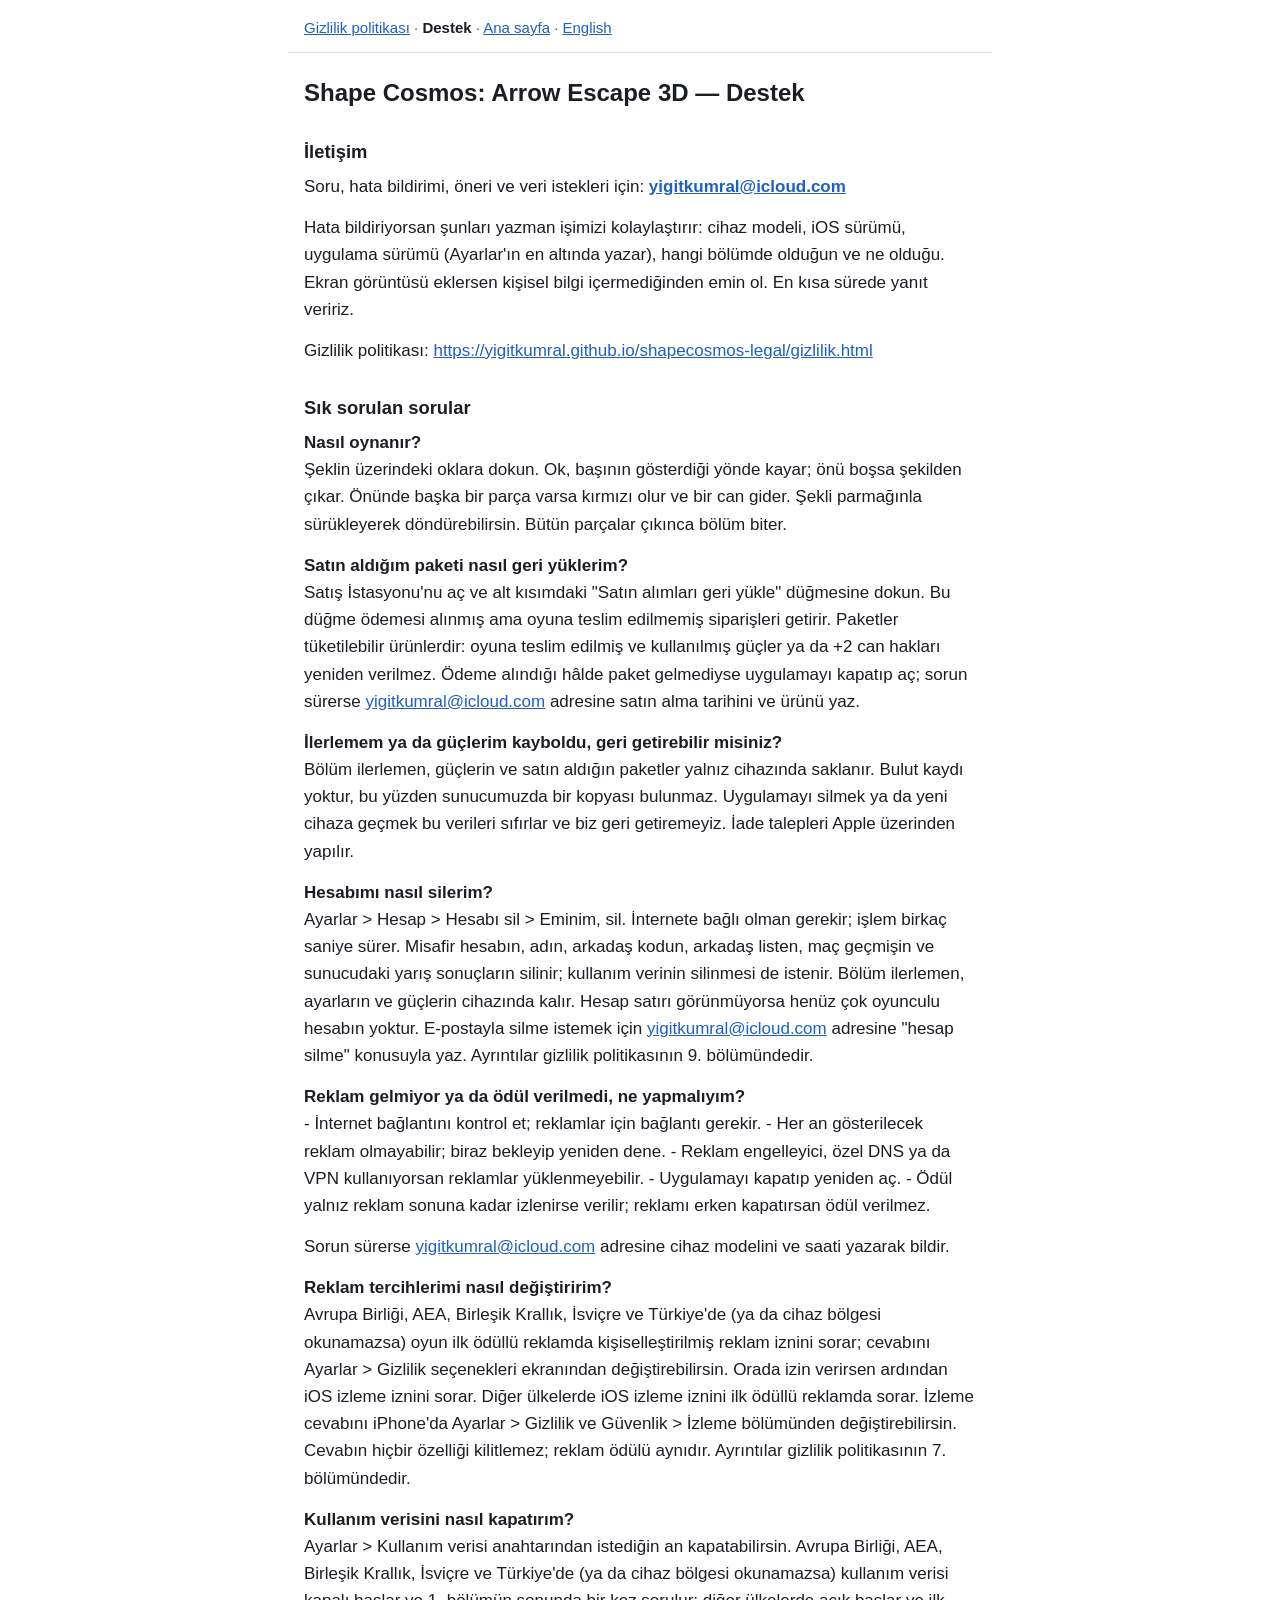
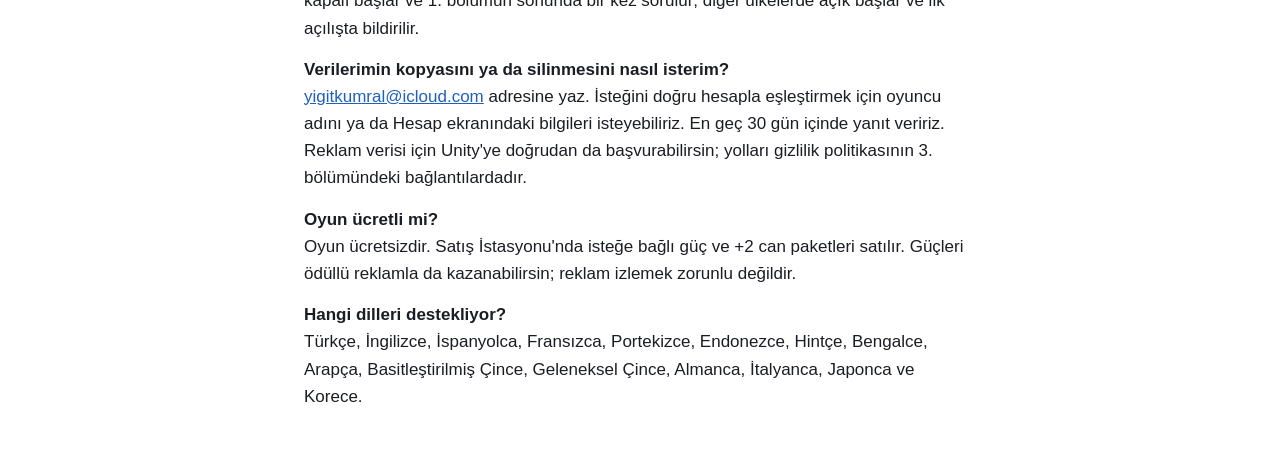
==== destek.html @ de321e31 "Add the Shape Cosmos privacy policy and support pages (Turkish and English) Co-Authored-By: Claude O" ====
<!doctype html>
<html lang="tr">
<head>
<meta charset="utf-8">
<meta name="viewport" content="width=device-width, initial-scale=1">
<title>Shape Cosmos: Arrow Escape 3D — Destek</title>
<link rel="stylesheet" href="style.css">
</head>
<body>
<header><nav><a href="gizlilik.html">Gizlilik politikası</a> · <a href="destek.html" aria-current="page">Destek</a> · <a href="index.html">Ana sayfa</a> · <a href="privacy.html">English</a></nav></header>
<main>
<h1>Shape Cosmos: Arrow Escape 3D — Destek</h1>
<h2>İletişim</h2>
<p>Soru, hata bildirimi, öneri ve veri istekleri için: <strong><a href="mailto:yigitkumral@icloud.com" class="email">yigitkumral@icloud.com</a></strong></p>
<p>Hata bildiriyorsan şunları yazman işimizi kolaylaştırır: cihaz modeli, iOS sürümü, uygulama sürümü (Ayarlar'ın en altında yazar), hangi bölümde olduğun ve ne olduğu. Ekran görüntüsü eklersen kişisel bilgi içermediğinden emin ol. En kısa sürede yanıt veririz.</p>
<p>Gizlilik politikası: <a href="https://yigitkumral.github.io/shapecosmos-legal/gizlilik.html" class="uri">https://yigitkumral.github.io/shapecosmos-legal/gizlilik.html</a></p>
<h2>Sık sorulan sorular</h2>
<p><strong>Nasıl oynanır?</strong><br>
Şeklin üzerindeki oklara dokun. Ok, başının gösterdiği yönde kayar; önü boşsa şekilden çıkar. Önünde başka bir parça varsa kırmızı olur ve bir can gider. Şekli parmağınla sürükleyerek döndürebilirsin. Bütün parçalar çıkınca bölüm biter.</p>
<p><strong>Satın aldığım paketi nasıl geri yüklerim?</strong><br>
Satış İstasyonu'nu aç ve alt kısımdaki "Satın alımları geri yükle" düğmesine dokun. Bu düğme ödemesi alınmış ama oyuna teslim edilmemiş siparişleri getirir. Paketler tüketilebilir ürünlerdir: oyuna teslim edilmiş ve kullanılmış güçler ya da +2 can hakları yeniden verilmez. Ödeme alındığı hâlde paket gelmediyse uygulamayı kapatıp aç; sorun sürerse <a href="mailto:yigitkumral@icloud.com" class="email">yigitkumral@icloud.com</a> adresine satın alma tarihini ve ürünü yaz.</p>
<p><strong>İlerlemem ya da güçlerim kayboldu, geri getirebilir misiniz?</strong><br>
Bölüm ilerlemen, güçlerin ve satın aldığın paketler yalnız cihazında saklanır. Bulut kaydı yoktur, bu yüzden sunucumuzda bir kopyası bulunmaz. Uygulamayı silmek ya da yeni cihaza geçmek bu verileri sıfırlar ve biz geri getiremeyiz. İade talepleri Apple üzerinden yapılır.</p>
<p><strong>Hesabımı nasıl silerim?</strong><br>
Ayarlar &gt; Hesap &gt; Hesabı sil &gt; Eminim, sil. İnternete bağlı olman gerekir; işlem birkaç saniye sürer. Misafir hesabın, adın, arkadaş kodun, arkadaş listen, maç geçmişin ve sunucudaki yarış sonuçların silinir; kullanım verinin silinmesi de istenir. Bölüm ilerlemen, ayarların ve güçlerin cihazında kalır. Hesap satırı görünmüyorsa henüz çok oyunculu hesabın yoktur. E-postayla silme istemek için <a href="mailto:yigitkumral@icloud.com" class="email">yigitkumral@icloud.com</a> adresine "hesap silme" konusuyla yaz. Ayrıntılar gizlilik politikasının 9. bölümündedir.</p>
<p><strong>Reklam gelmiyor ya da ödül verilmedi, ne yapmalıyım?</strong><br>
- İnternet bağlantını kontrol et; reklamlar için bağlantı gerekir. - Her an gösterilecek reklam olmayabilir; biraz bekleyip yeniden dene. - Reklam engelleyici, özel DNS ya da VPN kullanıyorsan reklamlar yüklenmeyebilir. - Uygulamayı kapatıp yeniden aç. - Ödül yalnız reklam sonuna kadar izlenirse verilir; reklamı erken kapatırsan ödül verilmez.</p>
<p>Sorun sürerse <a href="mailto:yigitkumral@icloud.com" class="email">yigitkumral@icloud.com</a> adresine cihaz modelini ve saati yazarak bildir.</p>
<p><strong>Reklam tercihlerimi nasıl değiştiririm?</strong><br>
Avrupa Birliği, AEA, Birleşik Krallık, İsviçre ve Türkiye'de (ya da cihaz bölgesi okunamazsa) oyun ilk ödüllü reklamda kişiselleştirilmiş reklam iznini sorar; cevabını Ayarlar &gt; Gizlilik seçenekleri ekranından değiştirebilirsin. Orada izin verirsen ardından iOS izleme iznini sorar. Diğer ülkelerde iOS izleme iznini ilk ödüllü reklamda sorar. İzleme cevabını iPhone'da Ayarlar &gt; Gizlilik ve Güvenlik &gt; İzleme bölümünden değiştirebilirsin. Cevabın hiçbir özelliği kilitlemez; reklam ödülü aynıdır. Ayrıntılar gizlilik politikasının 7. bölümündedir.</p>
<p><strong>Kullanım verisini nasıl kapatırım?</strong><br>
Ayarlar &gt; Kullanım verisi anahtarından istediğin an kapatabilirsin. Avrupa Birliği, AEA, Birleşik Krallık, İsviçre ve Türkiye'de (ya da cihaz bölgesi okunamazsa) kullanım verisi kapalı başlar ve 1. bölümün sonunda bir kez sorulur; diğer ülkelerde açık başlar ve ilk açılışta bildirilir.</p>
<p><strong>Verilerimin kopyasını ya da silinmesini nasıl isterim?</strong><br>
<a href="mailto:yigitkumral@icloud.com" class="email">yigitkumral@icloud.com</a> adresine yaz. İsteğini doğru hesapla eşleştirmek için oyuncu adını ya da Hesap ekranındaki bilgileri isteyebiliriz. En geç 30 gün içinde yanıt veririz. Reklam verisi için Unity'ye doğrudan da başvurabilirsin; yolları gizlilik politikasının 3. bölümündeki bağlantılardadır.</p>
<p><strong>Oyun ücretli mi?</strong><br>
Oyun ücretsizdir. Satış İstasyonu'nda isteğe bağlı güç ve +2 can paketleri satılır. Güçleri ödüllü reklamla da kazanabilirsin; reklam izlemek zorunlu değildir.</p>
<p><strong>Hangi dilleri destekliyor?</strong><br>
Türkçe, İngilizce, İspanyolca, Fransızca, Portekizce, Endonezce, Hintçe, Bengalce, Arapça, Basitleştirilmiş Çince, Geleneksel Çince, Almanca, İtalyanca, Japonca ve Korece.</p>
</main>
</body>
</html>
---- style.css ----
:root {
  --bg: #ffffff;
  --text: #1b1d24;
  --muted: #5b6070;
  --link: #1f5fbf;
  --rule: #e2e4ea;
}

@media (prefers-color-scheme: dark) {
  :root {
    --bg: #0f1117;
    --text: #e6e8ee;
    --muted: #a3a8b8;
    --link: #8db8ff;
    --rule: #2a2e3a;
  }
}

* {
  box-sizing: border-box;
}

html {
  -webkit-text-size-adjust: 100%;
}

body {
  margin: 0;
  background: var(--bg);
  color: var(--text);
  font: 17px/1.6 -apple-system, BlinkMacSystemFont, "Segoe UI", Roboto, "Helvetica Neue", Arial, sans-serif;
}

header,
main {
  max-width: 44rem;
  margin: 0 auto;
  padding: 0 16px;
}

header {
  padding-top: 16px;
  padding-bottom: 12px;
  border-bottom: 1px solid var(--rule);
  font-size: 15px;
  color: var(--muted);
}

main {
  padding-bottom: 48px;
}

h1 {
  font-size: 1.5rem;
  line-height: 1.3;
  margin: 24px 0 16px;
}

h2 {
  font-size: 1.15rem;
  line-height: 1.35;
  margin: 32px 0 8px;
}

p,
ul,
ol {
  margin: 0 0 14px;
}

ul,
ol {
  padding-left: 1.3rem;
}

li {
  margin-bottom: 8px;
}

a {
  color: var(--link);
  overflow-wrap: anywhere;
}

a[aria-current="page"] {
  color: var(--text);
  font-weight: 600;
  text-decoration: none;
}

.choices {
  list-style: none;
  padding: 0;
}

.choices li {
  margin-bottom: 12px;
}

table {
  width: 100%;
  border-collapse: collapse;
  margin: 0 0 14px;
  font-size: 15px;
  line-height: 1.45;
}

th,
td {
  border: 1px solid var(--rule);
  padding: 8px;
  text-align: left;
  vertical-align: top;
  overflow-wrap: anywhere;
}

th {
  font-weight: 600;
}
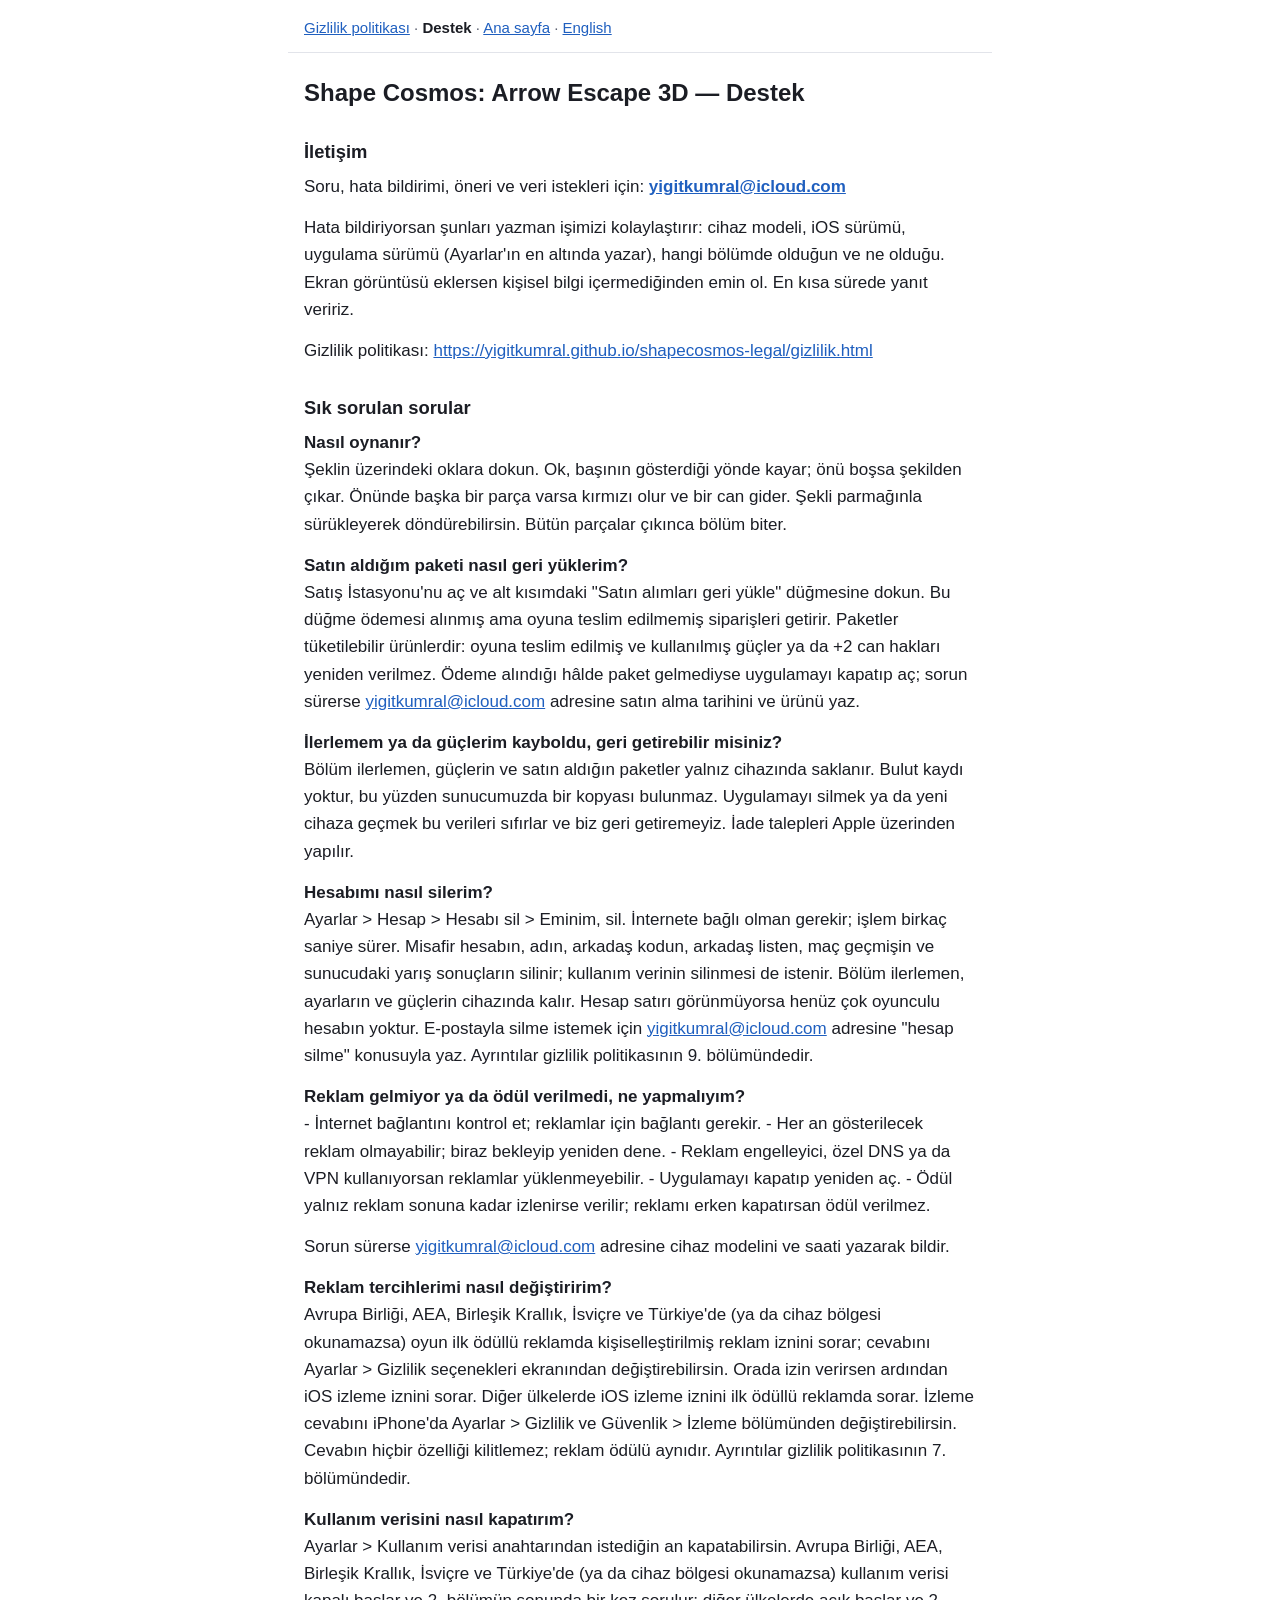
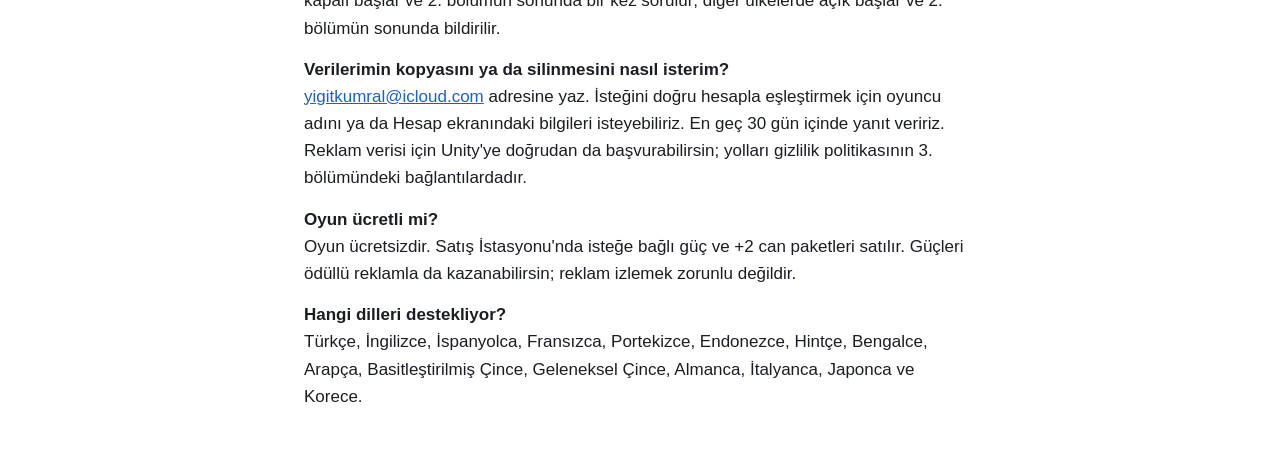
==== commit 28cfffd1: "Usage data question and notice move to the end of level 2 (both region groups)" ====
--- a/destek.html
+++ b/destek.html
@@ -29,7 +29,7 @@
 <p><strong>Reklam tercihlerimi nasıl değiştiririm?</strong><br>
 Avrupa Birliği, AEA, Birleşik Krallık, İsviçre ve Türkiye'de (ya da cihaz bölgesi okunamazsa) oyun ilk ödüllü reklamda kişiselleştirilmiş reklam iznini sorar; cevabını Ayarlar &gt; Gizlilik seçenekleri ekranından değiştirebilirsin. Orada izin verirsen ardından iOS izleme iznini sorar. Diğer ülkelerde iOS izleme iznini ilk ödüllü reklamda sorar. İzleme cevabını iPhone'da Ayarlar &gt; Gizlilik ve Güvenlik &gt; İzleme bölümünden değiştirebilirsin. Cevabın hiçbir özelliği kilitlemez; reklam ödülü aynıdır. Ayrıntılar gizlilik politikasının 7. bölümündedir.</p>
 <p><strong>Kullanım verisini nasıl kapatırım?</strong><br>
-Ayarlar &gt; Kullanım verisi anahtarından istediğin an kapatabilirsin. Avrupa Birliği, AEA, Birleşik Krallık, İsviçre ve Türkiye'de (ya da cihaz bölgesi okunamazsa) kullanım verisi kapalı başlar ve 1. bölümün sonunda bir kez sorulur; diğer ülkelerde açık başlar ve ilk açılışta bildirilir.</p>
+Ayarlar &gt; Kullanım verisi anahtarından istediğin an kapatabilirsin. Avrupa Birliği, AEA, Birleşik Krallık, İsviçre ve Türkiye'de (ya da cihaz bölgesi okunamazsa) kullanım verisi kapalı başlar ve 2. bölümün sonunda bir kez sorulur; diğer ülkelerde açık başlar ve 2. bölümün sonunda bildirilir.</p>
 <p><strong>Verilerimin kopyasını ya da silinmesini nasıl isterim?</strong><br>
 <a href="mailto:yigitkumral@icloud.com" class="email">yigitkumral@icloud.com</a> adresine yaz. İsteğini doğru hesapla eşleştirmek için oyuncu adını ya da Hesap ekranındaki bilgileri isteyebiliriz. En geç 30 gün içinde yanıt veririz. Reklam verisi için Unity'ye doğrudan da başvurabilirsin; yolları gizlilik politikasının 3. bölümündeki bağlantılardadır.</p>
 <p><strong>Oyun ücretli mi?</strong><br>
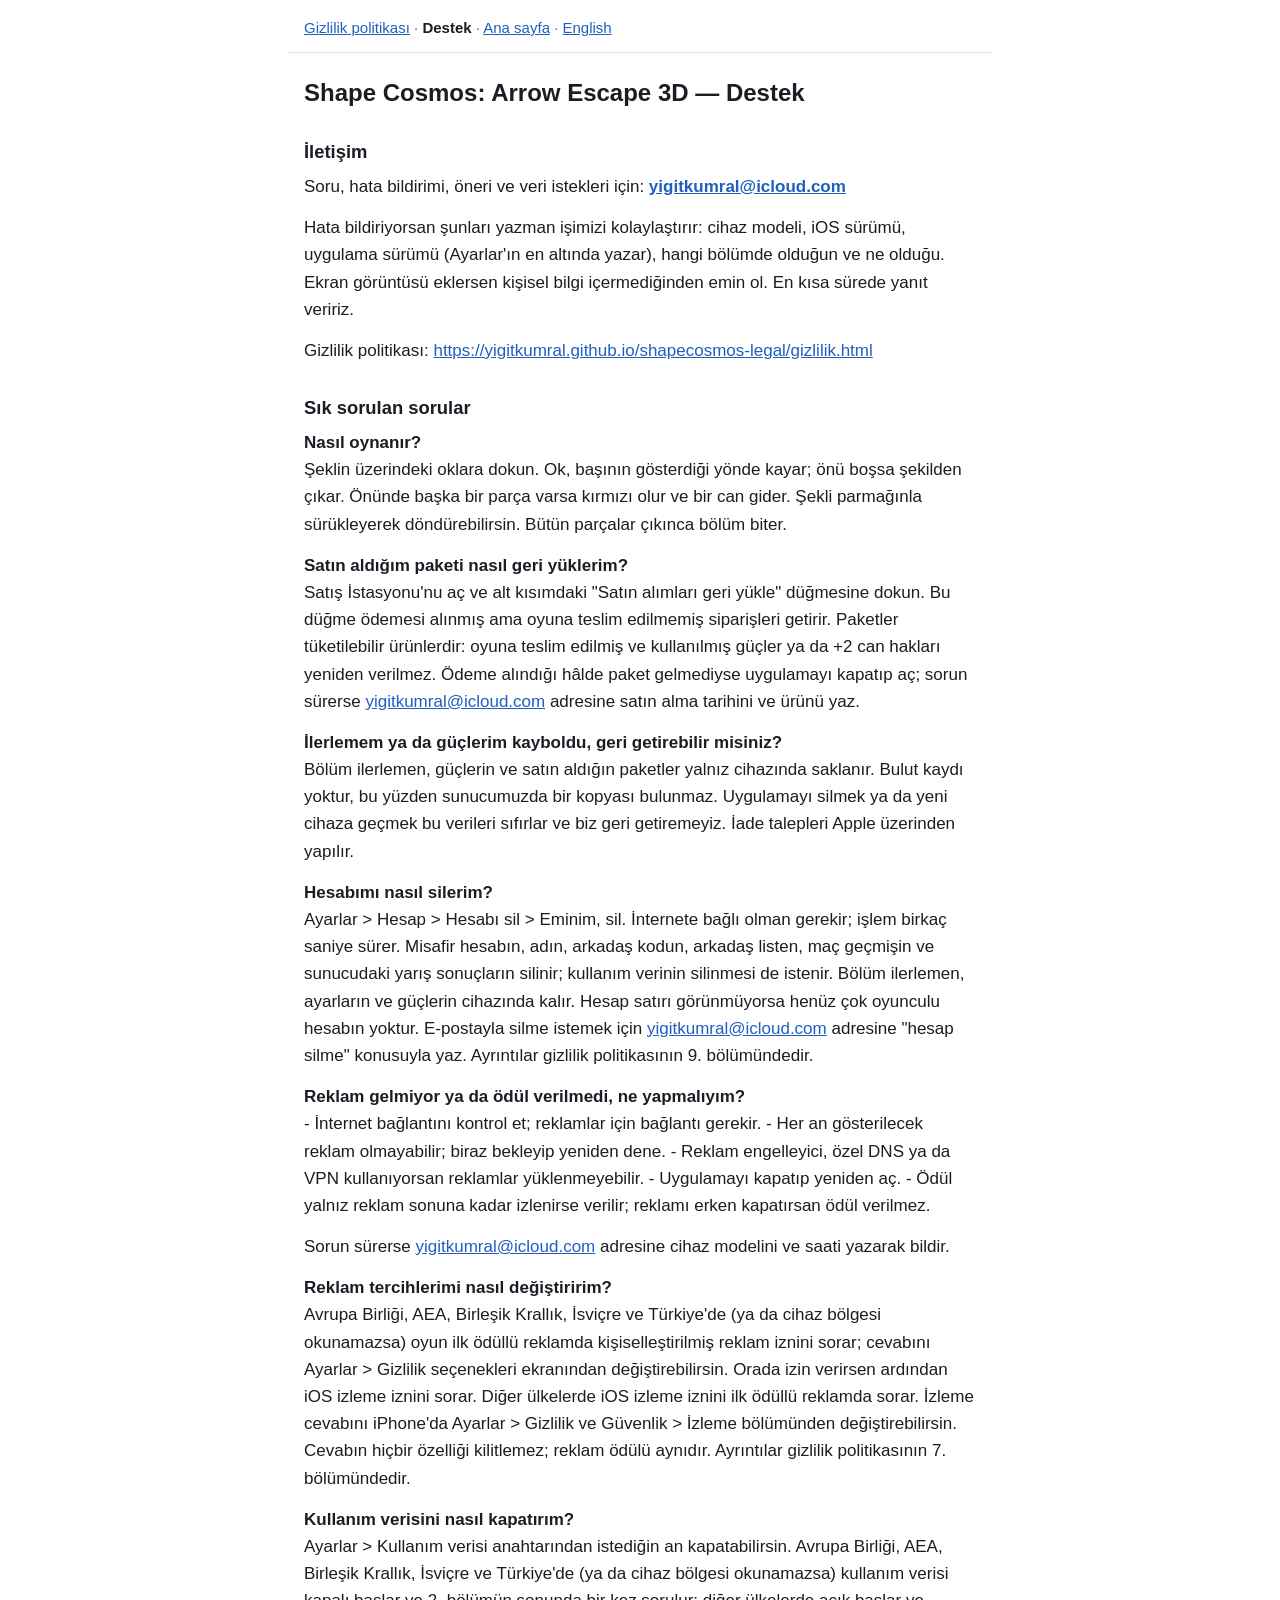
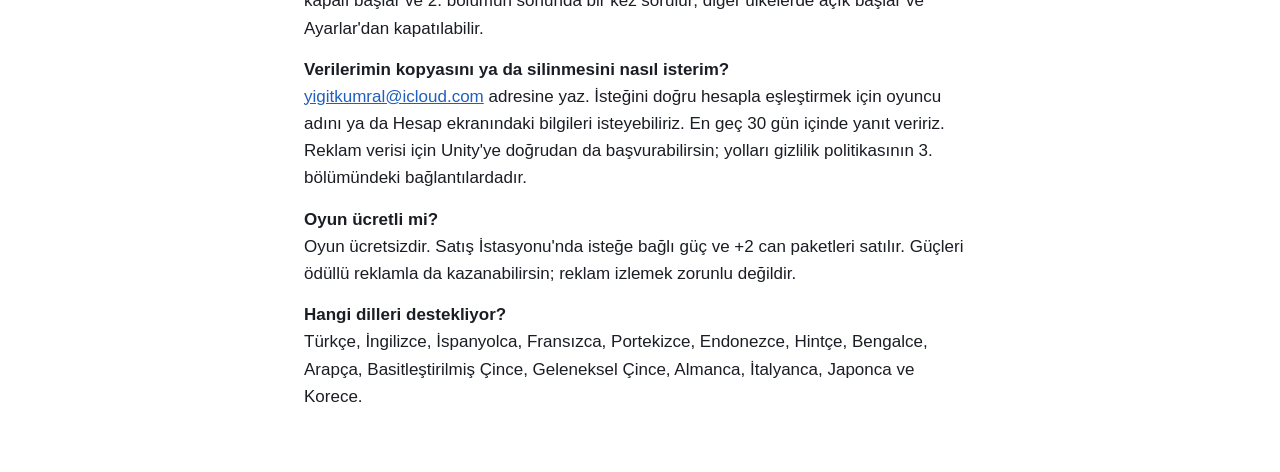
==== commit 3a7d2a34: "Outside the consent regions usage data starts on without an in-game notice; Settings switch remains" ====
--- a/destek.html
+++ b/destek.html
@@ -29,7 +29,7 @@
 <p><strong>Reklam tercihlerimi nasıl değiştiririm?</strong><br>
 Avrupa Birliği, AEA, Birleşik Krallık, İsviçre ve Türkiye'de (ya da cihaz bölgesi okunamazsa) oyun ilk ödüllü reklamda kişiselleştirilmiş reklam iznini sorar; cevabını Ayarlar &gt; Gizlilik seçenekleri ekranından değiştirebilirsin. Orada izin verirsen ardından iOS izleme iznini sorar. Diğer ülkelerde iOS izleme iznini ilk ödüllü reklamda sorar. İzleme cevabını iPhone'da Ayarlar &gt; Gizlilik ve Güvenlik &gt; İzleme bölümünden değiştirebilirsin. Cevabın hiçbir özelliği kilitlemez; reklam ödülü aynıdır. Ayrıntılar gizlilik politikasının 7. bölümündedir.</p>
 <p><strong>Kullanım verisini nasıl kapatırım?</strong><br>
-Ayarlar &gt; Kullanım verisi anahtarından istediğin an kapatabilirsin. Avrupa Birliği, AEA, Birleşik Krallık, İsviçre ve Türkiye'de (ya da cihaz bölgesi okunamazsa) kullanım verisi kapalı başlar ve 2. bölümün sonunda bir kez sorulur; diğer ülkelerde açık başlar ve 2. bölümün sonunda bildirilir.</p>
+Ayarlar &gt; Kullanım verisi anahtarından istediğin an kapatabilirsin. Avrupa Birliği, AEA, Birleşik Krallık, İsviçre ve Türkiye'de (ya da cihaz bölgesi okunamazsa) kullanım verisi kapalı başlar ve 2. bölümün sonunda bir kez sorulur; diğer ülkelerde açık başlar ve Ayarlar'dan kapatılabilir.</p>
 <p><strong>Verilerimin kopyasını ya da silinmesini nasıl isterim?</strong><br>
 <a href="mailto:yigitkumral@icloud.com" class="email">yigitkumral@icloud.com</a> adresine yaz. İsteğini doğru hesapla eşleştirmek için oyuncu adını ya da Hesap ekranındaki bilgileri isteyebiliriz. En geç 30 gün içinde yanıt veririz. Reklam verisi için Unity'ye doğrudan da başvurabilirsin; yolları gizlilik politikasının 3. bölümündeki bağlantılardadır.</p>
 <p><strong>Oyun ücretli mi?</strong><br>
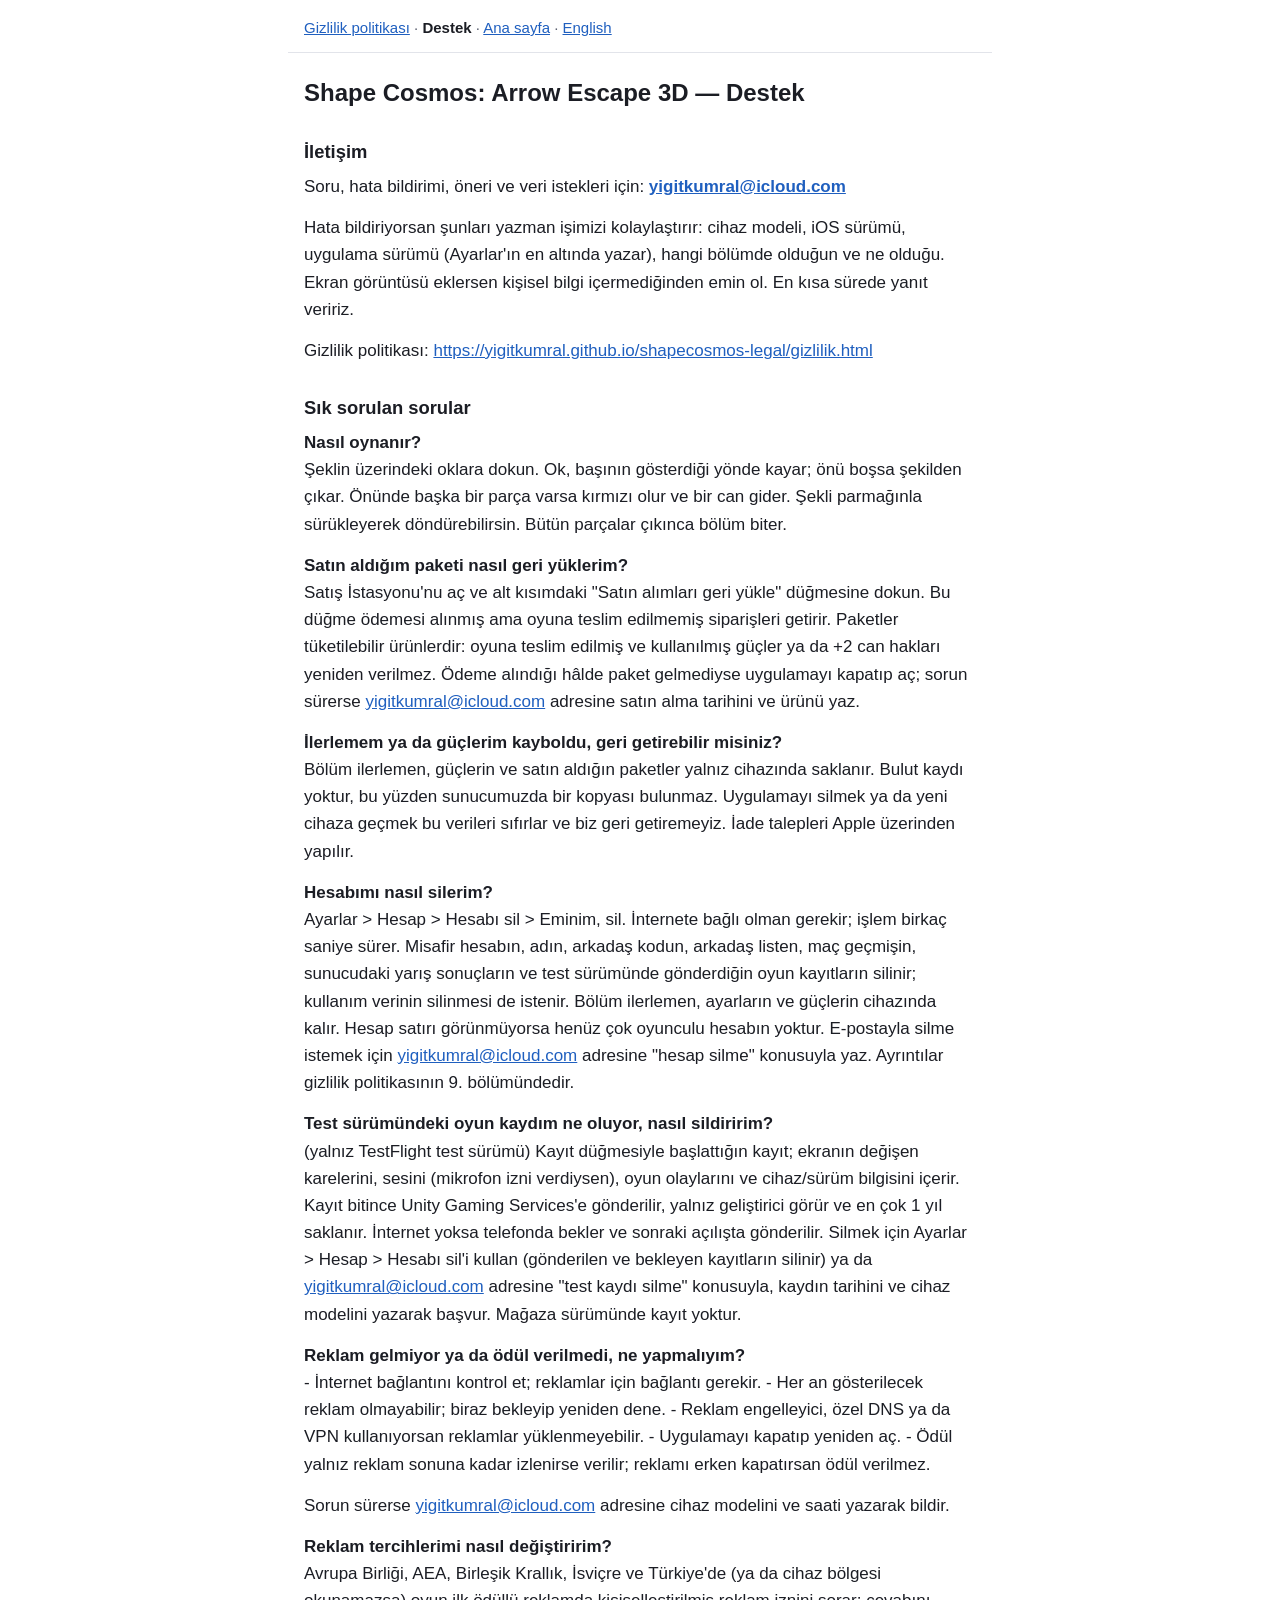
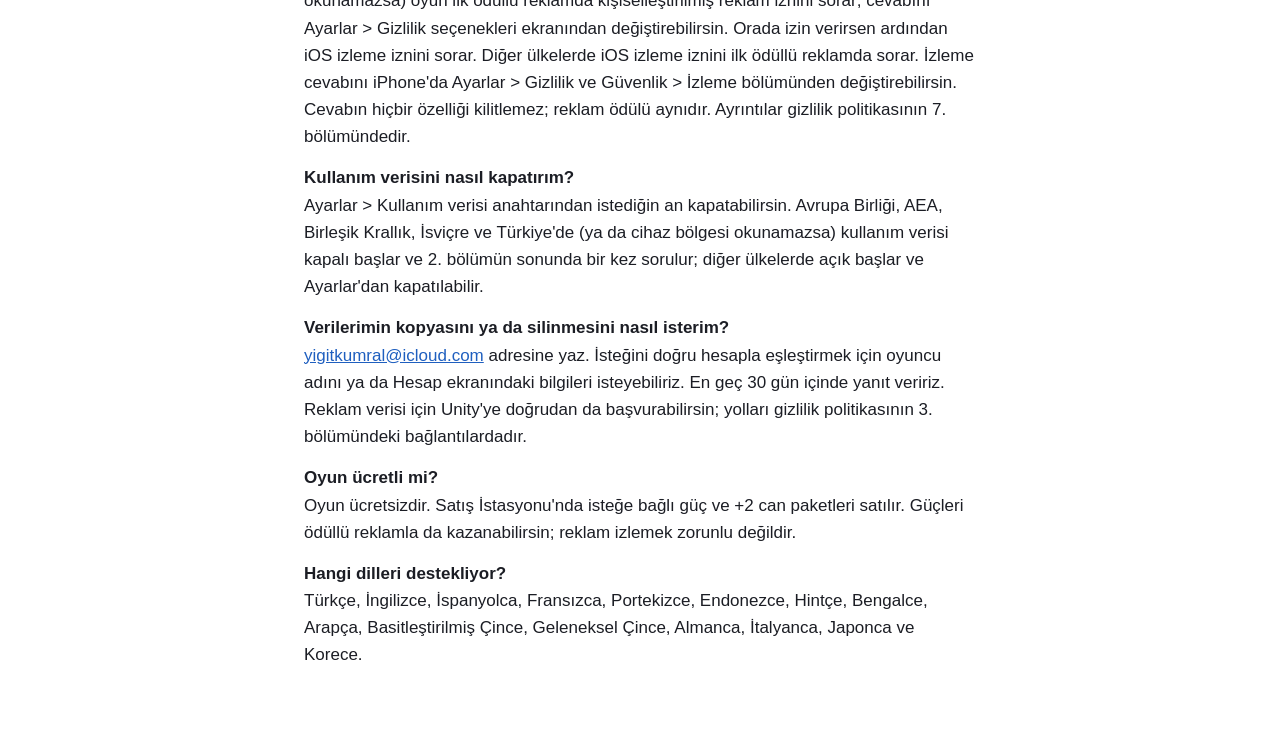
==== commit 854332f5: "Test feedback (beta build): recordings, Cloud Save Files storage for one year, deletion path" ====
--- a/destek.html
+++ b/destek.html
@@ -22,7 +22,9 @@
 <p><strong>İlerlemem ya da güçlerim kayboldu, geri getirebilir misiniz?</strong><br>
 Bölüm ilerlemen, güçlerin ve satın aldığın paketler yalnız cihazında saklanır. Bulut kaydı yoktur, bu yüzden sunucumuzda bir kopyası bulunmaz. Uygulamayı silmek ya da yeni cihaza geçmek bu verileri sıfırlar ve biz geri getiremeyiz. İade talepleri Apple üzerinden yapılır.</p>
 <p><strong>Hesabımı nasıl silerim?</strong><br>
-Ayarlar &gt; Hesap &gt; Hesabı sil &gt; Eminim, sil. İnternete bağlı olman gerekir; işlem birkaç saniye sürer. Misafir hesabın, adın, arkadaş kodun, arkadaş listen, maç geçmişin ve sunucudaki yarış sonuçların silinir; kullanım verinin silinmesi de istenir. Bölüm ilerlemen, ayarların ve güçlerin cihazında kalır. Hesap satırı görünmüyorsa henüz çok oyunculu hesabın yoktur. E-postayla silme istemek için <a href="mailto:yigitkumral@icloud.com" class="email">yigitkumral@icloud.com</a> adresine "hesap silme" konusuyla yaz. Ayrıntılar gizlilik politikasının 9. bölümündedir.</p>
+Ayarlar &gt; Hesap &gt; Hesabı sil &gt; Eminim, sil. İnternete bağlı olman gerekir; işlem birkaç saniye sürer. Misafir hesabın, adın, arkadaş kodun, arkadaş listen, maç geçmişin, sunucudaki yarış sonuçların ve test sürümünde gönderdiğin oyun kayıtların silinir; kullanım verinin silinmesi de istenir. Bölüm ilerlemen, ayarların ve güçlerin cihazında kalır. Hesap satırı görünmüyorsa henüz çok oyunculu hesabın yoktur. E-postayla silme istemek için <a href="mailto:yigitkumral@icloud.com" class="email">yigitkumral@icloud.com</a> adresine "hesap silme" konusuyla yaz. Ayrıntılar gizlilik politikasının 9. bölümündedir.</p>
+<p><strong>Test sürümündeki oyun kaydım ne oluyor, nasıl sildiririm?</strong><br>
+(yalnız TestFlight test sürümü) Kayıt düğmesiyle başlattığın kayıt; ekranın değişen karelerini, sesini (mikrofon izni verdiysen), oyun olaylarını ve cihaz/sürüm bilgisini içerir. Kayıt bitince Unity Gaming Services'e gönderilir, yalnız geliştirici görür ve en çok 1 yıl saklanır. İnternet yoksa telefonda bekler ve sonraki açılışta gönderilir. Silmek için Ayarlar &gt; Hesap &gt; Hesabı sil'i kullan (gönderilen ve bekleyen kayıtların silinir) ya da <a href="mailto:yigitkumral@icloud.com" class="email">yigitkumral@icloud.com</a> adresine "test kaydı silme" konusuyla, kaydın tarihini ve cihaz modelini yazarak başvur. Mağaza sürümünde kayıt yoktur.</p>
 <p><strong>Reklam gelmiyor ya da ödül verilmedi, ne yapmalıyım?</strong><br>
 - İnternet bağlantını kontrol et; reklamlar için bağlantı gerekir. - Her an gösterilecek reklam olmayabilir; biraz bekleyip yeniden dene. - Reklam engelleyici, özel DNS ya da VPN kullanıyorsan reklamlar yüklenmeyebilir. - Uygulamayı kapatıp yeniden aç. - Ödül yalnız reklam sonuna kadar izlenirse verilir; reklamı erken kapatırsan ödül verilmez.</p>
 <p>Sorun sürerse <a href="mailto:yigitkumral@icloud.com" class="email">yigitkumral@icloud.com</a> adresine cihaz modelini ve saati yazarak bildir.</p>
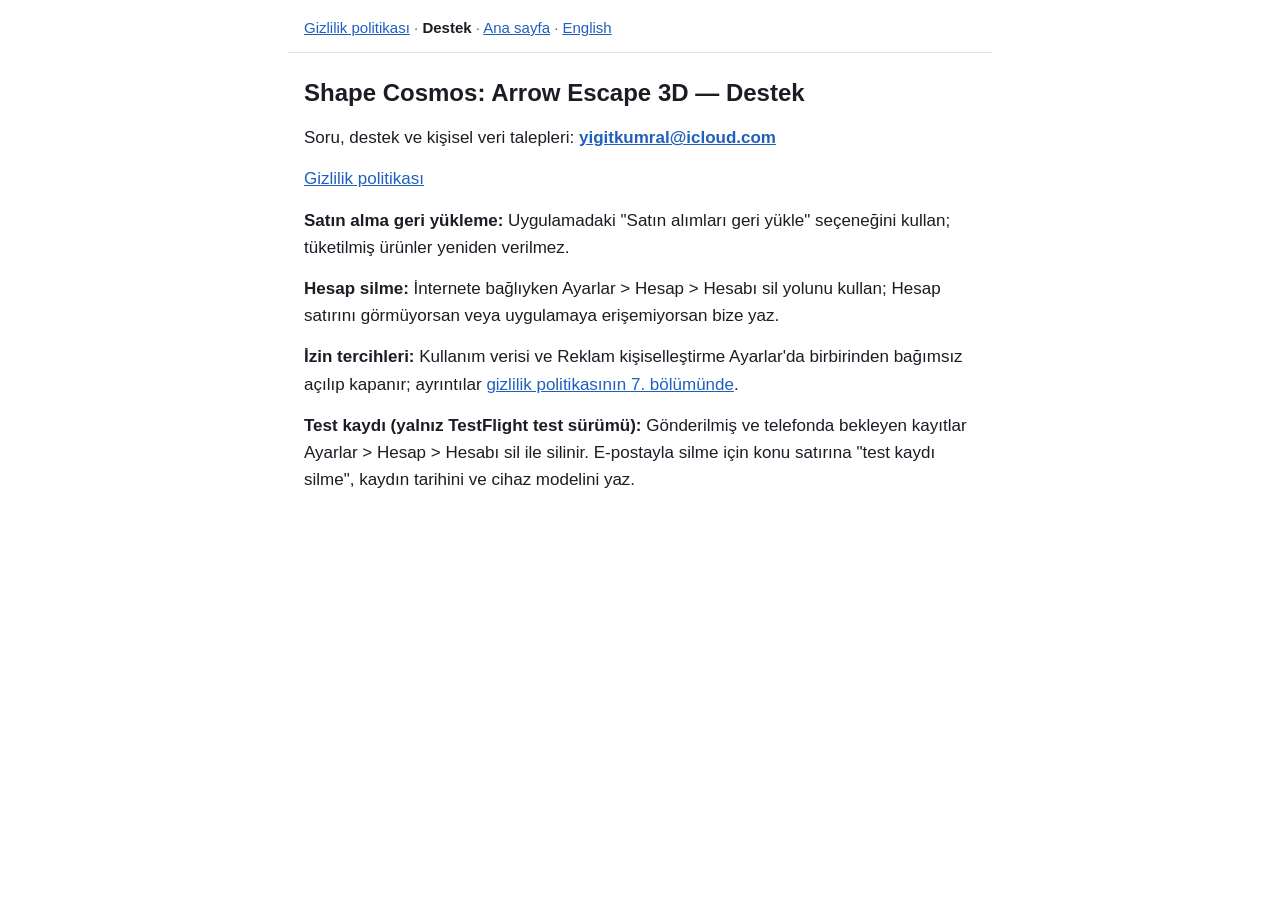
==== commit 44821d7c: "Align privacy and support pages with beta 774.1 data flow Region from server IP, 30-second progress " ====
--- a/destek.html
+++ b/destek.html
@@ -7,37 +7,15 @@
 <link rel="stylesheet" href="style.css">
 </head>
 <body>
-<header><nav><a href="gizlilik.html">Gizlilik politikası</a> · <a href="destek.html" aria-current="page">Destek</a> · <a href="index.html">Ana sayfa</a> · <a href="privacy.html">English</a></nav></header>
+<header><nav><a href="gizlilik.html">Gizlilik politikası</a> · <a href="destek.html" aria-current="page">Destek</a> · <a href="index.html">Ana sayfa</a> · <a href="support.html">English</a></nav></header>
 <main>
 <h1>Shape Cosmos: Arrow Escape 3D — Destek</h1>
-<h2>İletişim</h2>
-<p>Soru, hata bildirimi, öneri ve veri istekleri için: <strong><a href="mailto:yigitkumral@icloud.com" class="email">yigitkumral@icloud.com</a></strong></p>
-<p>Hata bildiriyorsan şunları yazman işimizi kolaylaştırır: cihaz modeli, iOS sürümü, uygulama sürümü (Ayarlar'ın en altında yazar), hangi bölümde olduğun ve ne olduğu. Ekran görüntüsü eklersen kişisel bilgi içermediğinden emin ol. En kısa sürede yanıt veririz.</p>
-<p>Gizlilik politikası: <a href="https://yigitkumral.github.io/shapecosmos-legal/gizlilik.html" class="uri">https://yigitkumral.github.io/shapecosmos-legal/gizlilik.html</a></p>
-<h2>Sık sorulan sorular</h2>
-<p><strong>Nasıl oynanır?</strong><br>
-Şeklin üzerindeki oklara dokun. Ok, başının gösterdiği yönde kayar; önü boşsa şekilden çıkar. Önünde başka bir parça varsa kırmızı olur ve bir can gider. Şekli parmağınla sürükleyerek döndürebilirsin. Bütün parçalar çıkınca bölüm biter.</p>
-<p><strong>Satın aldığım paketi nasıl geri yüklerim?</strong><br>
-Satış İstasyonu'nu aç ve alt kısımdaki "Satın alımları geri yükle" düğmesine dokun. Bu düğme ödemesi alınmış ama oyuna teslim edilmemiş siparişleri getirir. Paketler tüketilebilir ürünlerdir: oyuna teslim edilmiş ve kullanılmış güçler ya da +2 can hakları yeniden verilmez. Ödeme alındığı hâlde paket gelmediyse uygulamayı kapatıp aç; sorun sürerse <a href="mailto:yigitkumral@icloud.com" class="email">yigitkumral@icloud.com</a> adresine satın alma tarihini ve ürünü yaz.</p>
-<p><strong>İlerlemem ya da güçlerim kayboldu, geri getirebilir misiniz?</strong><br>
-Bölüm ilerlemen, güçlerin ve satın aldığın paketler yalnız cihazında saklanır. Bulut kaydı yoktur, bu yüzden sunucumuzda bir kopyası bulunmaz. Uygulamayı silmek ya da yeni cihaza geçmek bu verileri sıfırlar ve biz geri getiremeyiz. İade talepleri Apple üzerinden yapılır.</p>
-<p><strong>Hesabımı nasıl silerim?</strong><br>
-Ayarlar &gt; Hesap &gt; Hesabı sil &gt; Eminim, sil. İnternete bağlı olman gerekir; işlem birkaç saniye sürer. Misafir hesabın, adın, arkadaş kodun, arkadaş listen, maç geçmişin, sunucudaki yarış sonuçların ve test sürümünde gönderdiğin oyun kayıtların silinir; kullanım verinin silinmesi de istenir. Bölüm ilerlemen, ayarların ve güçlerin cihazında kalır. Hesap satırı görünmüyorsa henüz çok oyunculu hesabın yoktur. E-postayla silme istemek için <a href="mailto:yigitkumral@icloud.com" class="email">yigitkumral@icloud.com</a> adresine "hesap silme" konusuyla yaz. Ayrıntılar gizlilik politikasının 9. bölümündedir.</p>
-<p><strong>Test sürümündeki oyun kaydım ne oluyor, nasıl sildiririm?</strong><br>
-(yalnız TestFlight test sürümü) Kayıt düğmesiyle başlattığın kayıt; ekranın değişen karelerini, sesini (mikrofon izni verdiysen), oyun olaylarını ve cihaz/sürüm bilgisini içerir. Kayıt bitince Unity Gaming Services'e gönderilir, yalnız geliştirici görür ve en çok 1 yıl saklanır. İnternet yoksa telefonda bekler ve sonraki açılışta gönderilir. Silmek için Ayarlar &gt; Hesap &gt; Hesabı sil'i kullan (gönderilen ve bekleyen kayıtların silinir) ya da <a href="mailto:yigitkumral@icloud.com" class="email">yigitkumral@icloud.com</a> adresine "test kaydı silme" konusuyla, kaydın tarihini ve cihaz modelini yazarak başvur. Mağaza sürümünde kayıt yoktur.</p>
-<p><strong>Reklam gelmiyor ya da ödül verilmedi, ne yapmalıyım?</strong><br>
-- İnternet bağlantını kontrol et; reklamlar için bağlantı gerekir. - Her an gösterilecek reklam olmayabilir; biraz bekleyip yeniden dene. - Reklam engelleyici, özel DNS ya da VPN kullanıyorsan reklamlar yüklenmeyebilir. - Uygulamayı kapatıp yeniden aç. - Ödül yalnız reklam sonuna kadar izlenirse verilir; reklamı erken kapatırsan ödül verilmez.</p>
-<p>Sorun sürerse <a href="mailto:yigitkumral@icloud.com" class="email">yigitkumral@icloud.com</a> adresine cihaz modelini ve saati yazarak bildir.</p>
-<p><strong>Reklam tercihlerimi nasıl değiştiririm?</strong><br>
-Avrupa Birliği, AEA, Birleşik Krallık, İsviçre ve Türkiye'de (ya da cihaz bölgesi okunamazsa) oyun ilk ödüllü reklamda kişiselleştirilmiş reklam iznini sorar; cevabını Ayarlar &gt; Gizlilik seçenekleri ekranından değiştirebilirsin. Orada izin verirsen ardından iOS izleme iznini sorar. Diğer ülkelerde iOS izleme iznini ilk ödüllü reklamda sorar. İzleme cevabını iPhone'da Ayarlar &gt; Gizlilik ve Güvenlik &gt; İzleme bölümünden değiştirebilirsin. Cevabın hiçbir özelliği kilitlemez; reklam ödülü aynıdır. Ayrıntılar gizlilik politikasının 7. bölümündedir.</p>
-<p><strong>Kullanım verisini nasıl kapatırım?</strong><br>
-Ayarlar &gt; Kullanım verisi anahtarından istediğin an kapatabilirsin. Avrupa Birliği, AEA, Birleşik Krallık, İsviçre ve Türkiye'de (ya da cihaz bölgesi okunamazsa) kullanım verisi kapalı başlar ve 2. bölümün sonunda bir kez sorulur; diğer ülkelerde açık başlar ve Ayarlar'dan kapatılabilir.</p>
-<p><strong>Verilerimin kopyasını ya da silinmesini nasıl isterim?</strong><br>
-<a href="mailto:yigitkumral@icloud.com" class="email">yigitkumral@icloud.com</a> adresine yaz. İsteğini doğru hesapla eşleştirmek için oyuncu adını ya da Hesap ekranındaki bilgileri isteyebiliriz. En geç 30 gün içinde yanıt veririz. Reklam verisi için Unity'ye doğrudan da başvurabilirsin; yolları gizlilik politikasının 3. bölümündeki bağlantılardadır.</p>
-<p><strong>Oyun ücretli mi?</strong><br>
-Oyun ücretsizdir. Satış İstasyonu'nda isteğe bağlı güç ve +2 can paketleri satılır. Güçleri ödüllü reklamla da kazanabilirsin; reklam izlemek zorunlu değildir.</p>
-<p><strong>Hangi dilleri destekliyor?</strong><br>
-Türkçe, İngilizce, İspanyolca, Fransızca, Portekizce, Endonezce, Hintçe, Bengalce, Arapça, Basitleştirilmiş Çince, Geleneksel Çince, Almanca, İtalyanca, Japonca ve Korece.</p>
+<p>Soru, destek ve kişisel veri talepleri: <strong><a href="mailto:yigitkumral@icloud.com" class="email">yigitkumral@icloud.com</a></strong></p>
+<p><a href="https://yigitkumral.github.io/shapecosmos-legal/gizlilik.html">Gizlilik politikası</a></p>
+<p><strong>Satın alma geri yükleme:</strong> Uygulamadaki "Satın alımları geri yükle" seçeneğini kullan; tüketilmiş ürünler yeniden verilmez.</p>
+<p><strong>Hesap silme:</strong> İnternete bağlıyken Ayarlar &gt; Hesap &gt; Hesabı sil yolunu kullan; Hesap satırını görmüyorsan veya uygulamaya erişemiyorsan bize yaz.</p>
+<p><strong>İzin tercihleri:</strong> Kullanım verisi ve Reklam kişiselleştirme Ayarlar'da birbirinden bağımsız açılıp kapanır; ayrıntılar <a href="https://yigitkumral.github.io/shapecosmos-legal/gizlilik.html#tercihler">gizlilik politikasının 7. bölümünde</a>.</p>
+<p><strong>Test kaydı (yalnız TestFlight test sürümü):</strong> Gönderilmiş ve telefonda bekleyen kayıtlar Ayarlar &gt; Hesap &gt; Hesabı sil ile silinir. E-postayla silme için konu satırına "test kaydı silme", kaydın tarihini ve cihaz modelini yaz.</p>
 </main>
 </body>
 </html>
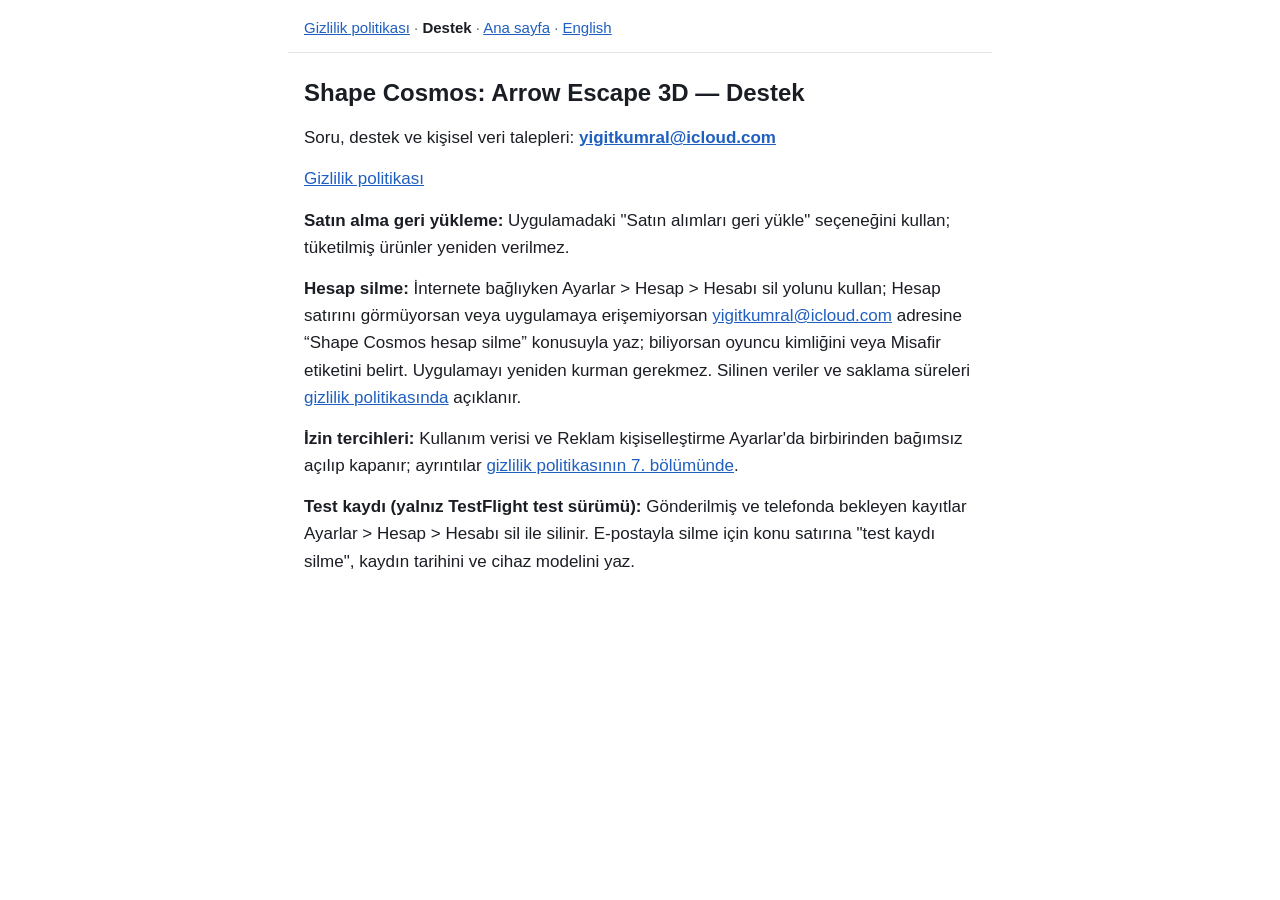
==== commit dfe8fb64: "docs: cover Google Play and clarify account deletion requests" ====
--- a/destek.html
+++ b/destek.html
@@ -13,7 +13,7 @@
 <p>Soru, destek ve kişisel veri talepleri: <strong><a href="mailto:yigitkumral@icloud.com" class="email">yigitkumral@icloud.com</a></strong></p>
 <p><a href="https://yigitkumral.github.io/shapecosmos-legal/gizlilik.html">Gizlilik politikası</a></p>
 <p><strong>Satın alma geri yükleme:</strong> Uygulamadaki "Satın alımları geri yükle" seçeneğini kullan; tüketilmiş ürünler yeniden verilmez.</p>
-<p><strong>Hesap silme:</strong> İnternete bağlıyken Ayarlar &gt; Hesap &gt; Hesabı sil yolunu kullan; Hesap satırını görmüyorsan veya uygulamaya erişemiyorsan bize yaz.</p>
+<p><strong>Hesap silme:</strong> İnternete bağlıyken Ayarlar &gt; Hesap &gt; Hesabı sil yolunu kullan; Hesap satırını görmüyorsan veya uygulamaya erişemiyorsan <a href="mailto:yigitkumral@icloud.com" class="email">yigitkumral@icloud.com</a> adresine “Shape Cosmos hesap silme” konusuyla yaz; biliyorsan oyuncu kimliğini veya Misafir etiketini belirt. Uygulamayı yeniden kurman gerekmez. Silinen veriler ve saklama süreleri <a href="https://yigitkumral.github.io/shapecosmos-legal/gizlilik.html#hesap-silme">gizlilik politikasında</a> açıklanır.</p>
 <p><strong>İzin tercihleri:</strong> Kullanım verisi ve Reklam kişiselleştirme Ayarlar'da birbirinden bağımsız açılıp kapanır; ayrıntılar <a href="https://yigitkumral.github.io/shapecosmos-legal/gizlilik.html#tercihler">gizlilik politikasının 7. bölümünde</a>.</p>
 <p><strong>Test kaydı (yalnız TestFlight test sürümü):</strong> Gönderilmiş ve telefonda bekleyen kayıtlar Ayarlar &gt; Hesap &gt; Hesabı sil ile silinir. E-postayla silme için konu satırına "test kaydı silme", kaydın tarihini ve cihaz modelini yaz.</p>
 </main>
